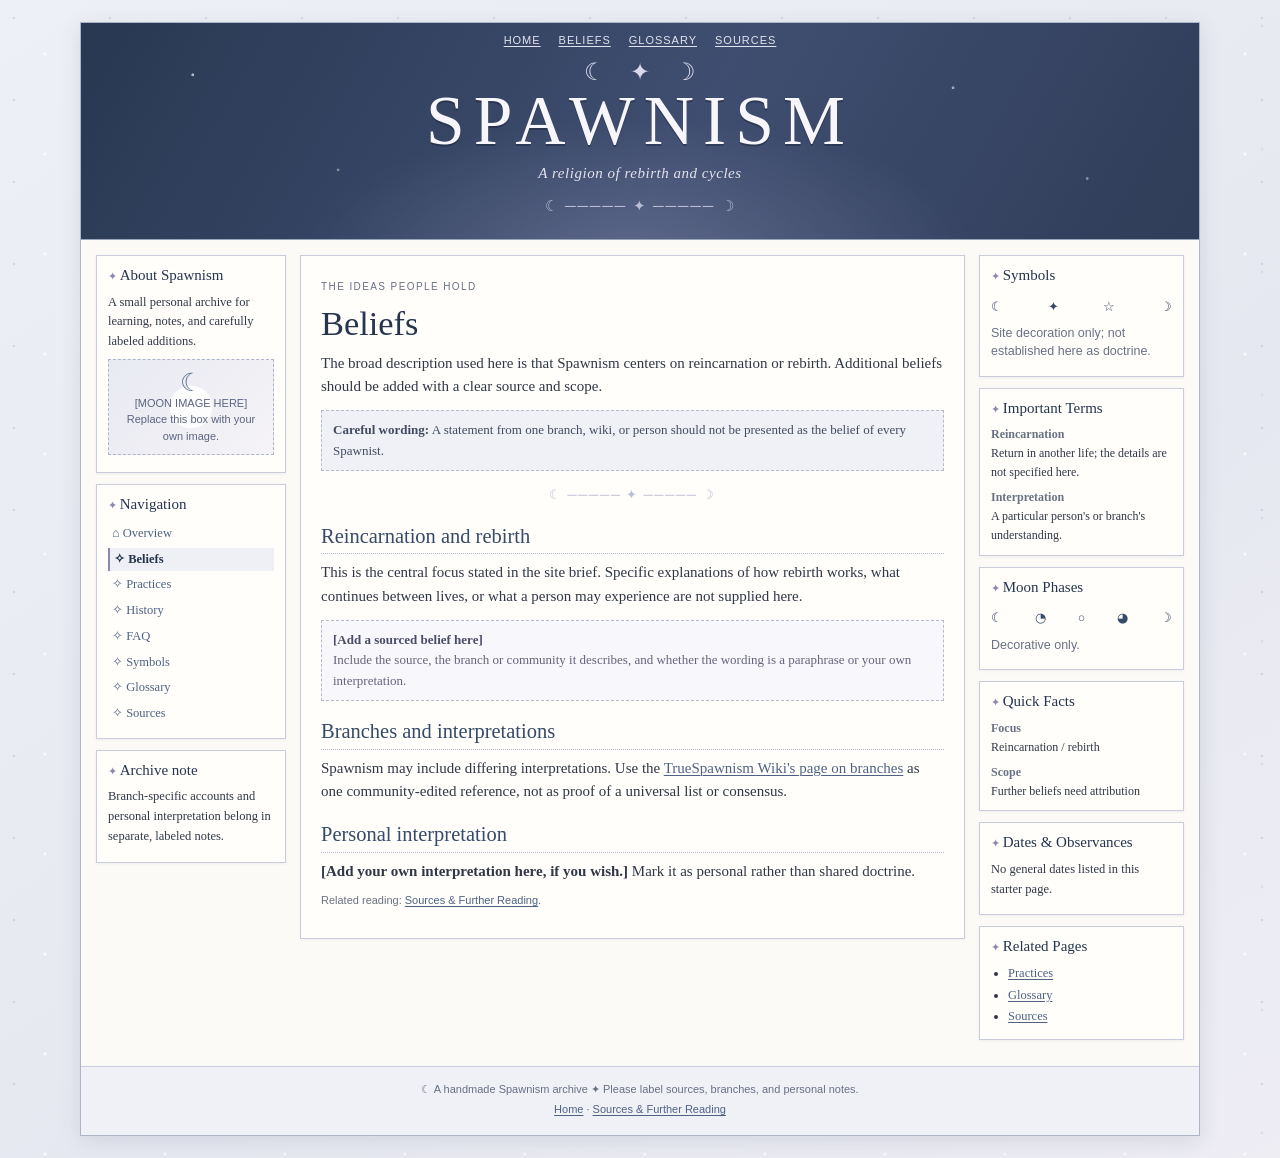
==== beliefs.html @ b5f4e82c "Add files via upload" ====
<!doctype html>
<html lang="en">
<head>
  <meta charset="utf-8"><meta name="viewport" content="width=device-width, initial-scale=1">
  <meta name="theme-color" content="#364a69"><meta name="description" content="A careful starter page about Spawnist beliefs.">
  <title>Beliefs | Spawnism</title><link rel="stylesheet" href="style.css">
</head>
<body>
  <div class="site-shell">
    <header class="site-header"><nav class="utility-nav" aria-label="Quick links"><a href="index.html">Home</a><a href="beliefs.html" aria-current="page">Beliefs</a><a href="glossary.html">Glossary</a><a href="sources.html">Sources</a></nav><span class="brand-mark" aria-hidden="true">☾　✦　☽</span><p class="site-title">SPAWNISM</p><p class="site-subtitle">A religion of rebirth and cycles</p><div class="header-divider" aria-hidden="true">☾ ───── ✦ ───── ☽</div></header>
    <div class="layout">
      <aside class="left-sidebar" aria-label="About and navigation">
        <section class="panel"><h2>About Spawnism</h2><p>A small personal archive for learning, notes, and carefully labeled additions.</p><div class="image-placeholder"><div><span aria-hidden="true">☾</span>[MOON IMAGE HERE]<br>Replace this box with your own image.</div></div></section>
        <nav class="panel" aria-label="Site navigation"><h2>Navigation</h2><ul class="site-map"><li><a href="index.html">⌂ Overview</a></li><li><a href="beliefs.html" aria-current="page">✧ Beliefs</a></li><li><a href="practices.html">✧ Practices</a></li><li><a href="history.html">✧ History</a></li><li><a href="faq.html">✧ FAQ</a></li><li><a href="symbols.html">✧ Symbols</a></li><li><a href="glossary.html">✧ Glossary</a></li><li><a href="sources.html">✧ Sources</a></li></ul></nav>
        <section class="panel"><h2>Archive note</h2><p>Branch-specific accounts and personal interpretation belong in separate, labeled notes.</p></section>
      </aside>
      <main class="main-content"><article class="article-card">
        <p class="eyebrow">The ideas people hold</p><h1>Beliefs</h1>
        <p>The broad description used here is that Spawnism centers on reincarnation or rebirth. Additional beliefs should be added with a clear source and scope.</p>
        <div class="notice"><strong>Careful wording:</strong> A statement from one branch, wiki, or person should not be presented as the belief of every Spawnist.</div>
        <span class="ornament" aria-hidden="true">☾ ───── ✦ ───── ☽</span>
        <h2>Reincarnation and rebirth</h2><p>This is the central focus stated in the site brief. Specific explanations of how rebirth works, what continues between lives, or what a person may experience are not supplied here.</p>
        <div class="placeholder-note"><strong>[Add a sourced belief here]</strong><br>Include the source, the branch or community it describes, and whether the wording is a paraphrase or your own interpretation.</div>
        <h2>Branches and interpretations</h2><p>Spawnism may include differing interpretations. Use the <a href="https://truespawnism.fandom.com/wiki/The_Branches" target="_blank" rel="noopener noreferrer">TrueSpawnism Wiki's page on branches</a> as one community-edited reference, not as proof of a universal list or consensus.</p>
        <h2>Personal interpretation</h2><p><strong>[Add your own interpretation here, if you wish.]</strong> Mark it as personal rather than shared doctrine.</p>
        <p class="small-note">Related reading: <a href="sources.html">Sources &amp; Further Reading</a>.</p>
      </article></main>
      <aside class="right-sidebar" aria-label="Reference boxes">
        <section class="panel"><h2>Symbols</h2><p class="phase-row" aria-label="Decorative celestial symbols"><span>☾</span><span>✦</span><span>☆</span><span>☽</span></p><p class="small-note">Site decoration only; not established here as doctrine.</p></section>
        <section class="panel"><h2>Important Terms</h2><dl class="mini-facts"><dt>Reincarnation</dt><dd>Return in another life; the details are not specified here.</dd><dt>Interpretation</dt><dd>A particular person's or branch's understanding.</dd></dl></section>
        <section class="panel"><h2>Moon Phases</h2><p class="phase-row" aria-hidden="true"><span>☾</span><span>◔</span><span>○</span><span>◕</span><span>☽</span></p><p class="small-note">Decorative only.</p></section>
        <section class="panel"><h2>Quick Facts</h2><dl class="mini-facts"><dt>Focus</dt><dd>Reincarnation / rebirth</dd><dt>Scope</dt><dd>Further beliefs need attribution</dd></dl></section>
        <section class="panel"><h2>Dates &amp; Observances</h2><p>No general dates listed in this starter page.</p></section>
        <section class="panel"><h2>Related Pages</h2><ul><li><a href="practices.html">Practices</a></li><li><a href="glossary.html">Glossary</a></li><li><a href="sources.html">Sources</a></li></ul></section>
      </aside>
    </div>
    <footer class="site-footer"><p>☾ A handmade Spawnism archive ✦ Please label sources, branches, and personal notes.</p><p><a href="index.html">Home</a> · <a href="sources.html">Sources &amp; Further Reading</a></p></footer>
  </div>
</body>
</html>
---- style.css ----
/* Spawnism archive — shared, editable visual theme. */
:root {
  /* Change these variables to adjust the site's palette, width, and spacing. */
  --night: #26344e;
  --navy: #364a69;
  --blue: #657b9d;
  --lavender: #aaa8c6;
  --silver: #d6d8e2;
  --paper: #fbfaf7;
  --mist: #f0f1f7;
  --ink: #303746;
  --muted-ink: #697184;
  --line: #c9ccda;
  --accent: #8b87ad;
  --site-width: 1120px;
  --column-gap: 14px;
}

* { box-sizing: border-box; }

html { scroll-behavior: smooth; }

body {
  margin: 0;
  padding: 22px 14px;
  color: var(--ink);
  font: 15px/1.58 Georgia, "Times New Roman", serif;
  background-color: #e9ebf3;
  background-image:
    radial-gradient(circle at 14px 18px, rgba(74, 91, 126, .17) 1px, transparent 1.6px),
    radial-gradient(circle at 45px 54px, rgba(255, 255, 255, .82) 1px, transparent 1.8px),
    radial-gradient(circle at 86px 26px, rgba(112, 119, 158, .13) 1px, transparent 1.7px),
    linear-gradient(145deg, #eef0f7, #e6e8f1 62%, #eeedf4);
  background-size: 96px 82px, 120px 100px, 147px 123px, auto;
}

a { color: #4e6284; text-decoration-thickness: 1px; text-underline-offset: 2px; }
a:hover, a:focus-visible { color: #273c61; }
a:focus-visible { outline: 2px dotted var(--accent); outline-offset: 3px; }

.site-shell {
  width: min(100%, var(--site-width));
  margin: 0 auto;
  overflow: hidden;
  background: var(--paper);
  border: 1px solid #aeb5c8;
  box-shadow: 0 5px 20px rgba(45, 56, 80, .12);
}

.site-header {
  position: relative;
  padding: 10px 24px 20px;
  text-align: center;
  color: #f7f6fb;
  background:
    radial-gradient(ellipse at 50% 112%, rgba(184, 185, 215, .26), transparent 43%),
    radial-gradient(circle at 10% 24%, rgba(255,255,255,.66) 1px, transparent 1.8px),
    radial-gradient(circle at 23% 68%, rgba(255,255,255,.38) 1px, transparent 1.8px),
    radial-gradient(circle at 78% 30%, rgba(255,255,255,.54) 1px, transparent 1.8px),
    radial-gradient(circle at 90% 72%, rgba(255,255,255,.4) 1px, transparent 1.8px),
    linear-gradient(120deg, #293851, #3f4d70 54%, #303d58);
  border-bottom: 1px solid #9aa5bc;
}

.utility-nav {
  display: flex;
  justify-content: center;
  gap: 8px 18px;
  flex-wrap: wrap;
  padding: 0 0 12px;
  font: 11px/1.4 Arial, Helvetica, sans-serif;
  letter-spacing: .09em;
  text-transform: uppercase;
}

.utility-nav a { color: #e1e3ee; }
.utility-nav a:hover, .utility-nav a:focus-visible { color: #fff; }

.brand-mark {
  display: block;
  margin: 0 auto 1px;
  color: #d8d9eb;
  font-size: 24px;
  line-height: 1;
}

.site-title {
  margin: 0;
  font: normal clamp(2.6rem, 7vw, 4.35rem)/1.02 "Palatino Linotype", Palatino, Georgia, serif;
  letter-spacing: .13em;
  text-shadow: 0 2px 0 rgba(15, 23, 41, .35);
}

.site-subtitle {
  margin: 7px 0 11px;
  color: #e2e2ed;
  font: italic 15px/1.4 Georgia, "Times New Roman", serif;
  letter-spacing: .035em;
}

.header-divider, .ornament {
  color: #bbbdd4;
  letter-spacing: .12em;
  white-space: nowrap;
}

.layout {
  display: grid;
  grid-template-columns: 190px minmax(0, 1fr) 205px;
  grid-template-areas: "left main right";
  align-items: start;
  gap: var(--column-gap);
  padding: 15px;
}

.left-sidebar { grid-area: left; }
.main-content { grid-area: main; min-width: 0; }
.right-sidebar { grid-area: right; }

.panel, .article-card {
  border: 1px solid var(--line);
  background: #fffefa;
  box-shadow: 0 1px 3px rgba(50, 58, 79, .06);
}

.panel { margin: 0 0 11px; padding: 10px 11px; }
.panel h2, .panel h3 {
  margin: 0 0 7px;
  color: var(--night);
  font: normal 15px/1.3 "Palatino Linotype", Palatino, Georgia, serif;
}

.panel h2::before, .panel h3::before { content: "✦ "; color: var(--accent); font-size: 11px; }
.panel p { margin: 5px 0; font-size: 12.5px; }
.panel ul { margin: 4px 0 0; padding-left: 17px; font-size: 12.5px; }
.panel li { margin: 2px 0; }

.site-map { list-style: none; padding: 0 !important; }
.site-map a { display: block; padding: 2px 4px; text-decoration: none; }
.site-map a[aria-current="page"] {
  color: var(--night);
  font-weight: bold;
  background: #eef0f6;
  border-left: 2px solid var(--accent);
}

.article-card { padding: 17px 20px 19px; }
.eyebrow {
  margin: 0 0 3px;
  color: var(--muted-ink);
  font: 10px/1.4 Arial, Helvetica, sans-serif;
  letter-spacing: .14em;
  text-transform: uppercase;
}

.article-card > h1 {
  margin: 0 0 8px;
  color: var(--night);
  font: normal clamp(1.65rem, 4vw, 2.15rem)/1.15 "Palatino Linotype", Palatino, Georgia, serif;
}

.article-card h2 {
  margin: 18px 0 6px;
  padding-bottom: 4px;
  color: var(--navy);
  font: normal 1.28rem/1.25 "Palatino Linotype", Palatino, Georgia, serif;
  border-bottom: 1px dotted #b7bbcd;
}

.article-card h3 { margin: 14px 0 4px; color: var(--navy); font-size: 1.03rem; }
.article-card p { margin: 7px 0 10px; }
.article-card ul, .article-card ol { padding-left: 22px; }
.article-card li { margin: 4px 0; }
.article-card .ornament { display: block; margin: 14px 0; text-align: center; font-size: 13px; }

.notice, .placeholder-note {
  margin: 11px 0;
  padding: 9px 11px;
  color: #424b60;
  background: #f0f1f7;
  border: 1px dashed #b6bbcc;
  font-size: 13px;
}

.placeholder-note { color: #65647c; background: #f8f7fb; }
.placeholder-note strong { color: #4b4c68; }

.image-placeholder {
  display: grid;
  min-height: 88px;
  place-items: center;
  margin: 7px 0;
  padding: 10px;
  text-align: center;
  color: #5c6480;
  background:
    radial-gradient(circle at center, rgba(255,255,255,.86) 0 22%, transparent 23%),
    linear-gradient(135deg, #e8eaf2, #f5f3f6);
  border: 1px dashed #aeb5ca;
  font: 11px/1.5 Arial, Helvetica, sans-serif;
}

.image-placeholder span { display: block; font: 25px/1 Georgia, serif; color: var(--blue); }
.mini-facts { margin: 0; font-size: 12px; }
.mini-facts dt { margin-top: 6px; color: var(--muted-ink); font-weight: bold; }
.mini-facts dd { margin: 0; }
.phase-row { display: flex; justify-content: space-between; gap: 3px; padding: 5px 0 2px; color: var(--navy); font-size: 19px; }
.small-note { color: var(--muted-ink); font: 11px/1.45 Arial, Helvetica, sans-serif; }

.source-list { padding-left: 20px; }
.source-list li { margin-bottom: 9px; }
.source-list a { overflow-wrap: anywhere; }

.site-footer {
  padding: 11px 15px 14px;
  text-align: center;
  color: #687086;
  background: #f0f1f6;
  border-top: 1px solid var(--line);
  font: 11px/1.55 Arial, Helvetica, sans-serif;
}

.site-footer p { margin: 3px 0; }

@media (max-width: 860px) {
  body { padding: 10px; }
  .layout {
    grid-template-columns: minmax(0, 1fr);
    grid-template-areas: "main" "left" "right";
    padding: 12px;
  }
  .left-sidebar, .right-sidebar {
    display: grid;
    grid-template-columns: repeat(2, minmax(0, 1fr));
    align-items: start;
    gap: 10px;
  }
  .panel { margin: 0; }
}

@media (max-width: 540px) {
  body { padding: 0; font-size: 14px; }
  .site-shell { border-left: 0; border-right: 0; }
  .site-header { padding: 10px 12px 17px; }
  .site-title { letter-spacing: .09em; }
  .layout { gap: 10px; padding: 10px; }
  .article-card { padding: 14px; }
  .left-sidebar, .right-sidebar { grid-template-columns: minmax(0, 1fr); }
  .header-divider { font-size: 12px; }
}
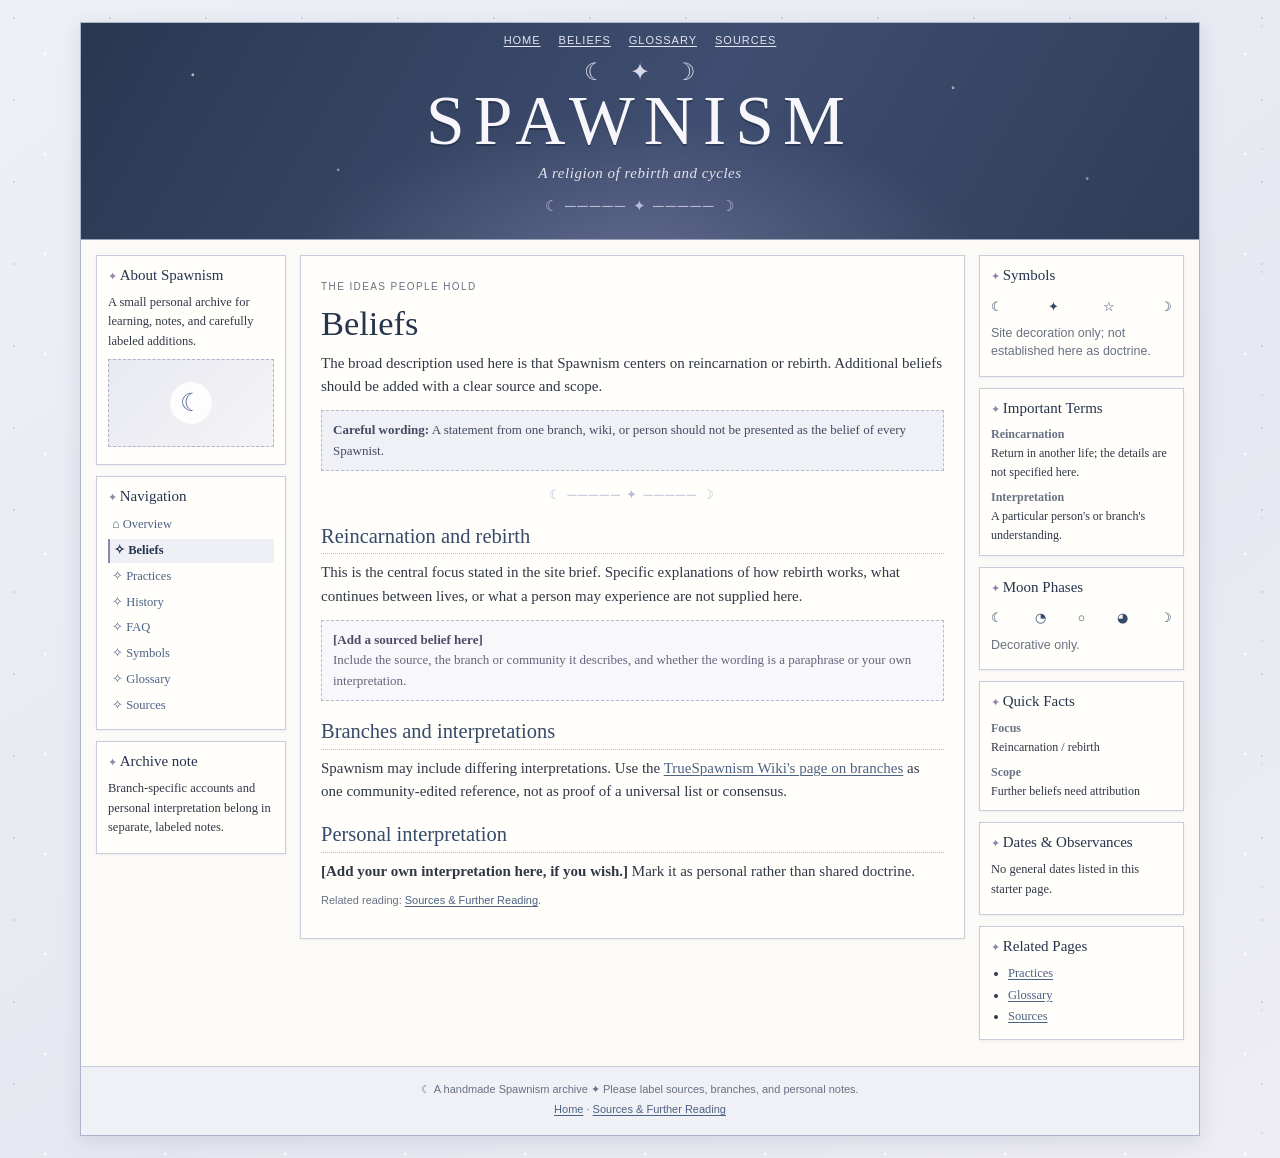
==== commit a0cf0f73: "Update beliefs.html" ====
--- a/beliefs.html
+++ b/beliefs.html
@@ -10,7 +10,7 @@
     <header class="site-header"><nav class="utility-nav" aria-label="Quick links"><a href="index.html">Home</a><a href="beliefs.html" aria-current="page">Beliefs</a><a href="glossary.html">Glossary</a><a href="sources.html">Sources</a></nav><span class="brand-mark" aria-hidden="true">☾　✦　☽</span><p class="site-title">SPAWNISM</p><p class="site-subtitle">A religion of rebirth and cycles</p><div class="header-divider" aria-hidden="true">☾ ───── ✦ ───── ☽</div></header>
     <div class="layout">
       <aside class="left-sidebar" aria-label="About and navigation">
-        <section class="panel"><h2>About Spawnism</h2><p>A small personal archive for learning, notes, and carefully labeled additions.</p><div class="image-placeholder"><div><span aria-hidden="true">☾</span>[MOON IMAGE HERE]<br>Replace this box with your own image.</div></div></section>
+        <section class="panel"><h2>About Spawnism</h2><p>A small personal archive for learning, notes, and carefully labeled additions.</p><div class="image-placeholder"><div><span aria-hidden="true">☾</div></section>
         <nav class="panel" aria-label="Site navigation"><h2>Navigation</h2><ul class="site-map"><li><a href="index.html">⌂ Overview</a></li><li><a href="beliefs.html" aria-current="page">✧ Beliefs</a></li><li><a href="practices.html">✧ Practices</a></li><li><a href="history.html">✧ History</a></li><li><a href="faq.html">✧ FAQ</a></li><li><a href="symbols.html">✧ Symbols</a></li><li><a href="glossary.html">✧ Glossary</a></li><li><a href="sources.html">✧ Sources</a></li></ul></nav>
         <section class="panel"><h2>Archive note</h2><p>Branch-specific accounts and personal interpretation belong in separate, labeled notes.</p></section>
       </aside>
--- a/style.css
+++ b/style.css
@@ -1,6 +1,6 @@
 /* Spawnism archive — shared, editable visual theme. */
+
 :root {
-  /* Change these variables to adjust the site's palette, width, and spacing. */
   --night: #26344e;
   --navy: #364a69;
   --blue: #657b9d;
@@ -16,9 +16,13 @@
   --column-gap: 14px;
 }
 
-* { box-sizing: border-box; }
-
-html { scroll-behavior: smooth; }
+* {
+  box-sizing: border-box;
+}
+
+html {
+  scroll-behavior: smooth;
+}
 
 body {
   margin: 0;
@@ -34,9 +38,21 @@
   background-size: 96px 82px, 120px 100px, 147px 123px, auto;
 }
 
-a { color: #4e6284; text-decoration-thickness: 1px; text-underline-offset: 2px; }
-a:hover, a:focus-visible { color: #273c61; }
-a:focus-visible { outline: 2px dotted var(--accent); outline-offset: 3px; }
+a {
+  color: #4e6284;
+  text-decoration-thickness: 1px;
+  text-underline-offset: 2px;
+}
+
+a:hover,
+a:focus-visible {
+  color: #273c61;
+}
+
+a:focus-visible {
+  outline: 2px dotted var(--accent);
+  outline-offset: 3px;
+}
 
 .site-shell {
   width: min(100%, var(--site-width));
@@ -73,8 +89,14 @@
   text-transform: uppercase;
 }
 
-.utility-nav a { color: #e1e3ee; }
-.utility-nav a:hover, .utility-nav a:focus-visible { color: #fff; }
+.utility-nav a {
+  color: #e1e3ee;
+}
+
+.utility-nav a:hover,
+.utility-nav a:focus-visible {
+  color: #fff;
+}
 
 .brand-mark {
   display: block;
@@ -98,7 +120,8 @@
   letter-spacing: .035em;
 }
 
-.header-divider, .ornament {
+.header-divider,
+.ornament {
   color: #bbbdd4;
   letter-spacing: .12em;
   white-space: nowrap;
@@ -113,30 +136,71 @@
   padding: 15px;
 }
 
-.left-sidebar { grid-area: left; }
-.main-content { grid-area: main; min-width: 0; }
-.right-sidebar { grid-area: right; }
-
-.panel, .article-card {
+.left-sidebar {
+  grid-area: left;
+}
+
+.main-content {
+  grid-area: main;
+  min-width: 0;
+}
+
+.right-sidebar {
+  grid-area: right;
+}
+
+.panel,
+.article-card {
   border: 1px solid var(--line);
   background: #fffefa;
   box-shadow: 0 1px 3px rgba(50, 58, 79, .06);
 }
 
-.panel { margin: 0 0 11px; padding: 10px 11px; }
-.panel h2, .panel h3 {
+.panel {
+  margin: 0 0 11px;
+  padding: 10px 11px;
+}
+
+.panel h2,
+.panel h3 {
   margin: 0 0 7px;
   color: var(--night);
   font: normal 15px/1.3 "Palatino Linotype", Palatino, Georgia, serif;
 }
 
-.panel h2::before, .panel h3::before { content: "✦ "; color: var(--accent); font-size: 11px; }
-.panel p { margin: 5px 0; font-size: 12.5px; }
-.panel ul { margin: 4px 0 0; padding-left: 17px; font-size: 12.5px; }
-.panel li { margin: 2px 0; }
-
-.site-map { list-style: none; padding: 0 !important; }
-.site-map a { display: block; padding: 2px 4px; text-decoration: none; }
+.panel h2::before,
+.panel h3::before {
+  content: "✦ ";
+  color: var(--accent);
+  font-size: 11px;
+}
+
+.panel p {
+  margin: 5px 0;
+  font-size: 12.5px;
+}
+
+.panel ul {
+  margin: 4px 0 0;
+  padding-left: 17px;
+  font-size: 12.5px;
+}
+
+.panel li {
+  margin: 2px 0;
+}
+
+.site-map {
+  list-style: none;
+  padding: 0 !important;
+}
+
+.site-map a {
+  display: block;
+  padding: 2px 4px;
+  text-decoration: none;
+}
+
 .site-map a[aria-current="page"] {
   color: var(--night);
   font-weight: bold;
@@ -144,7 +208,10 @@
   border-left: 2px solid var(--accent);
 }
 
-.article-card { padding: 17px 20px 19px; }
+.article-card {
+  padding: 17px 20px 19px;
+}
+
 .eyebrow {
   margin: 0 0 3px;
   color: var(--muted-ink);
@@ -167,13 +234,34 @@
   border-bottom: 1px dotted #b7bbcd;
 }
 
-.article-card h3 { margin: 14px 0 4px; color: var(--navy); font-size: 1.03rem; }
-.article-card p { margin: 7px 0 10px; }
-.article-card ul, .article-card ol { padding-left: 22px; }
-.article-card li { margin: 4px 0; }
-.article-card .ornament { display: block; margin: 14px 0; text-align: center; font-size: 13px; }
-
-.notice, .placeholder-note {
+.article-card h3 {
+  margin: 14px 0 4px;
+  color: var(--navy);
+  font-size: 1.03rem;
+}
+
+.article-card p {
+  margin: 7px 0 10px;
+}
+
+.article-card ul,
+.article-card ol {
+  padding-left: 22px;
+}
+
+.article-card li {
+  margin: 4px 0;
+}
+
+.article-card .ornament {
+  display: block;
+  margin: 14px 0;
+  text-align: center;
+  font-size: 13px;
+}
+
+.notice,
+.placeholder-note {
   margin: 11px 0;
   padding: 9px 11px;
   color: #424b60;
@@ -182,8 +270,14 @@
   font-size: 13px;
 }
 
-.placeholder-note { color: #65647c; background: #f8f7fb; }
-.placeholder-note strong { color: #4b4c68; }
+.placeholder-note {
+  color: #65647c;
+  background: #f8f7fb;
+}
+
+.placeholder-note strong {
+  color: #4b4c68;
+}
 
 .image-placeholder {
   display: grid;
@@ -200,16 +294,52 @@
   font: 11px/1.5 Arial, Helvetica, sans-serif;
 }
 
-.image-placeholder span { display: block; font: 25px/1 Georgia, serif; color: var(--blue); }
-.mini-facts { margin: 0; font-size: 12px; }
-.mini-facts dt { margin-top: 6px; color: var(--muted-ink); font-weight: bold; }
-.mini-facts dd { margin: 0; }
-.phase-row { display: flex; justify-content: space-between; gap: 3px; padding: 5px 0 2px; color: var(--navy); font-size: 19px; }
-.small-note { color: var(--muted-ink); font: 11px/1.45 Arial, Helvetica, sans-serif; }
-
-.source-list { padding-left: 20px; }
-.source-list li { margin-bottom: 9px; }
-.source-list a { overflow-wrap: anywhere; }
+.image-placeholder span {
+  display: block;
+  font: 25px/1 Georgia, serif;
+  color: var(--blue);
+}
+
+.mini-facts {
+  margin: 0;
+  font-size: 12px;
+}
+
+.mini-facts dt {
+  margin-top: 6px;
+  color: var(--muted-ink);
+  font-weight: bold;
+}
+
+.mini-facts dd {
+  margin: 0;
+}
+
+.phase-row {
+  display: flex;
+  justify-content: space-between;
+  gap: 3px;
+  padding: 5px 0 2px;
+  color: var(--navy);
+  font-size: 19px;
+}
+
+.small-note {
+  color: var(--muted-ink);
+  font: 11px/1.45 Arial, Helvetica, sans-serif;
+}
+
+.source-list {
+  padding-left: 20px;
+}
+
+.source-list li {
+  margin-bottom: 9px;
+}
+
+.source-list a {
+  overflow-wrap: anywhere;
+}
 
 .site-footer {
   padding: 11px 15px 14px;
@@ -220,31 +350,96 @@
   font: 11px/1.55 Arial, Helvetica, sans-serif;
 }
 
-.site-footer p { margin: 3px 0; }
-
+.site-footer p {
+  margin: 3px 0;
+}
+
+/* Tablet: keep the three-column layout. */
 @media (max-width: 860px) {
-  body { padding: 10px; }
+  body {
+    padding: 10px;
+  }
+
+  .site-shell {
+    width: 100%;
+  }
+
   .layout {
-    grid-template-columns: minmax(0, 1fr);
-    grid-template-areas: "main" "left" "right";
-    padding: 12px;
-  }
-  .left-sidebar, .right-sidebar {
     display: grid;
-    grid-template-columns: repeat(2, minmax(0, 1fr));
+    grid-template-columns: 170px minmax(0, 1fr) 185px;
+    grid-template-areas: "left main right";
     align-items: start;
     gap: 10px;
-  }
-  .panel { margin: 0; }
-}
-
+    padding: 10px;
+  }
+
+  .left-sidebar {
+    grid-area: left;
+    display: block;
+    min-width: 0;
+  }
+
+  .main-content {
+    grid-area: main;
+    min-width: 0;
+  }
+
+  .right-sidebar {
+    grid-area: right;
+    display: block;
+    min-width: 0;
+  }
+
+  .panel {
+    margin: 0 0 10px;
+  }
+
+  .article-card {
+    padding: 15px 16px 17px;
+  }
+}
+
+/* Only genuinely tiny screens stack the columns. */
 @media (max-width: 540px) {
-  body { padding: 0; font-size: 14px; }
-  .site-shell { border-left: 0; border-right: 0; }
-  .site-header { padding: 10px 12px 17px; }
-  .site-title { letter-spacing: .09em; }
-  .layout { gap: 10px; padding: 10px; }
-  .article-card { padding: 14px; }
-  .left-sidebar, .right-sidebar { grid-template-columns: minmax(0, 1fr); }
-  .header-divider { font-size: 12px; }
-}
+  body {
+    padding: 0;
+    font-size: 14px;
+  }
+
+  .site-shell {
+    border-left: 0;
+    border-right: 0;
+  }
+
+  .site-header {
+    padding: 10px 12px 17px;
+  }
+
+  .site-title {
+    letter-spacing: .09em;
+  }
+
+  .layout {
+    display: grid;
+    grid-template-columns: minmax(0, 1fr);
+    grid-template-areas:
+      "main"
+      "left"
+      "right";
+    gap: 10px;
+    padding: 10px;
+  }
+
+  .left-sidebar,
+  .right-sidebar {
+    display: block;
+  }
+
+  .article-card {
+    padding: 14px;
+  }
+
+  .header-divider {
+    font-size: 12px;
+  }
+  }
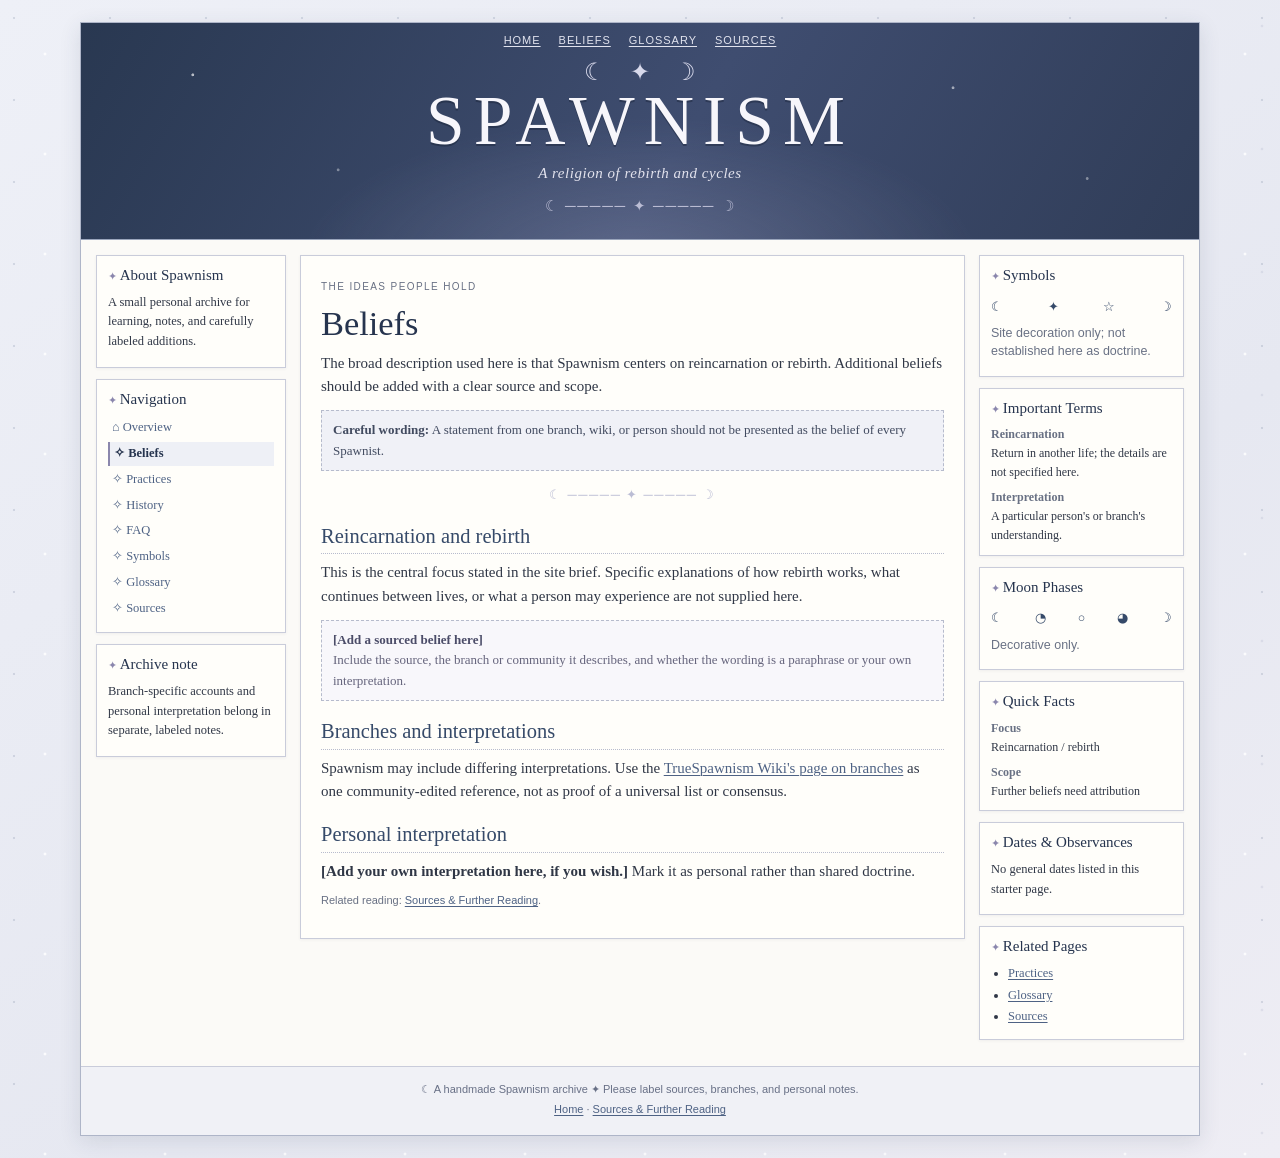
==== commit 4c83a61c: "Update beliefs.html" ====
--- a/beliefs.html
+++ b/beliefs.html
@@ -10,7 +10,7 @@
     <header class="site-header"><nav class="utility-nav" aria-label="Quick links"><a href="index.html">Home</a><a href="beliefs.html" aria-current="page">Beliefs</a><a href="glossary.html">Glossary</a><a href="sources.html">Sources</a></nav><span class="brand-mark" aria-hidden="true">☾　✦　☽</span><p class="site-title">SPAWNISM</p><p class="site-subtitle">A religion of rebirth and cycles</p><div class="header-divider" aria-hidden="true">☾ ───── ✦ ───── ☽</div></header>
     <div class="layout">
       <aside class="left-sidebar" aria-label="About and navigation">
-        <section class="panel"><h2>About Spawnism</h2><p>A small personal archive for learning, notes, and carefully labeled additions.</p><div class="image-placeholder"><div><span aria-hidden="true">☾</div></section>
+        <section class="panel"><h2>About Spawnism</h2><p>A small personal archive for learning, notes, and carefully labeled additions.</p></section>
         <nav class="panel" aria-label="Site navigation"><h2>Navigation</h2><ul class="site-map"><li><a href="index.html">⌂ Overview</a></li><li><a href="beliefs.html" aria-current="page">✧ Beliefs</a></li><li><a href="practices.html">✧ Practices</a></li><li><a href="history.html">✧ History</a></li><li><a href="faq.html">✧ FAQ</a></li><li><a href="symbols.html">✧ Symbols</a></li><li><a href="glossary.html">✧ Glossary</a></li><li><a href="sources.html">✧ Sources</a></li></ul></nav>
         <section class="panel"><h2>Archive note</h2><p>Branch-specific accounts and personal interpretation belong in separate, labeled notes.</p></section>
       </aside>
